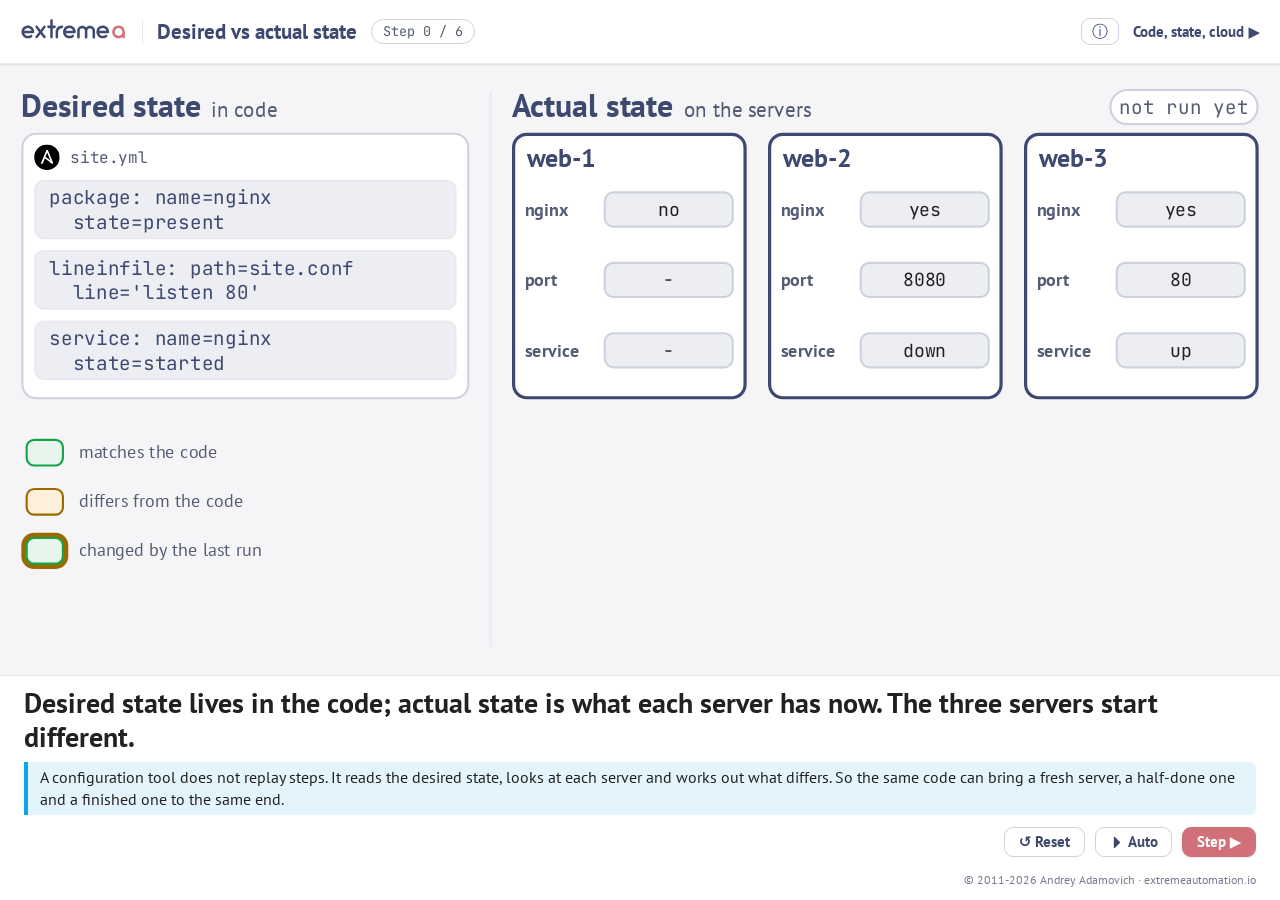
==== sims/desired-state.html @ 0cd71adb "Add the desired vs actual state sim Three servers start different; a check lists the differences, a " ====
<!doctype html>
<html lang="en">
<head>
<meta charset="utf-8">
<meta name="viewport" content="width=device-width, initial-scale=1">
<title>Desired vs actual state · IaC concepts</title>
<link rel="stylesheet" href="../assets/frame.css">
<script src="../assets/sims.js"></script>
<script src="../assets/frame.js"></script>
<style>
.ltitle { font-size: 30px; font-weight: 700; color: var(--edge); white-space: nowrap; line-height: 40px; }
.ltitle span { font-size: 20px; font-weight: 400; color: var(--muted); margin-left: 10px; }
.runs { font-family: var(--font-mono); font-size: 18px; line-height: 30px; text-align: center; color: var(--muted);
  background: var(--surface); border: 2px solid var(--line-strong); border-radius: 999px; white-space: nowrap; }
.runs.on { border-color: var(--accent); color: var(--accent-text); box-shadow: var(--ring); }
.codecard { border: 2px solid var(--line-strong); border-radius: 14px; background: var(--surface); }
.ticon img { display: block; width: 100%; height: 100%; }
.fname { font-family: var(--font-mono); font-size: 15px; line-height: 20px; color: var(--muted); white-space: nowrap; }
.ci { border: 2px solid var(--line); border-radius: 9px; background: var(--surface-2); color: var(--edge);
  font-family: var(--font-mono); font-size: 18px; line-height: 23px; white-space: pre; padding: 0 12px;
  display: flex; align-items: center; overflow: hidden; }
.ci.hot { border-color: var(--accent); background: var(--surface); box-shadow: var(--ring); }
.ci.edit { border-color: var(--accent); background: var(--surface); }
.server { border: 3px solid var(--edge); border-radius: 14px; background: var(--surface); }
.server.drift { border-color: var(--warn); }
.sname { font-size: 24px; font-weight: 700; color: var(--edge); white-space: nowrap; line-height: 32px; }
.rl { font-size: 17px; font-weight: 700; color: var(--muted); white-space: nowrap; line-height: 34px; }
.rl.v { font-size: 15px; line-height: 22px; }
.chip { font-family: var(--font-mono); font-size: 17px; display: flex; align-items: center; justify-content: center;
  border: 2px solid var(--line-strong); border-radius: 9px; background: var(--surface-2); color: var(--text);
  white-space: nowrap; }
.chip.ok { border-color: var(--read); background: var(--read-bg); color: var(--read); }
.chip.diff, .chip.drift { border-color: var(--warn); background: var(--warn-bg); color: var(--warn); }
.chip.drift { border-style: dashed; }
.chip.fixed { border-color: var(--read); background: var(--read-bg); color: var(--read); box-shadow: 0 0 0 4px var(--warn); }
.scan { border: 2px solid var(--accent); border-radius: 12px; box-shadow: var(--ring); }
.out { font-family: var(--font-mono); font-size: 17px; display: flex; align-items: center; justify-content: center;
  border: 2px solid var(--line); border-radius: 9px; background: var(--surface); color: var(--muted); white-space: nowrap; }
.out.warn { border-color: var(--warn); background: var(--warn-bg); color: var(--warn); }
.out.read { border-color: var(--read); background: var(--read-bg); color: var(--read); }
.tag { font-size: 16px; font-weight: 700; line-height: 30px; text-align: center; border-radius: 999px; white-space: nowrap;
  background: var(--warn-bg); color: var(--warn); }
.lg { font-size: 17px; color: var(--muted); white-space: nowrap; line-height: 34px; }
.sw { border-radius: 8px; border: 2px solid var(--line-strong); }
.sw.ok { border-color: var(--read); background: var(--read-bg); }
.sw.diff { border-color: var(--warn); background: var(--warn-bg); }
.sw.fixed { border-color: var(--read); background: var(--read-bg); box-shadow: 0 0 0 4px var(--warn); }
.divider { background: var(--line); }
</style>
</head>
<body>
<script>
(function () {
  var ROWS = [
    { key: 'pkg', label: 'nginx', want: function () { return 'yes'; } },
    { key: 'port', label: 'port', want: function (s) { return s.port; } },
    { key: 'svc', label: 'service', want: function () { return 'up'; } }
  ];
  function codeItems(s) {
    return [['package: name=nginx', '  state=present'],
      ['lineinfile: path=site.conf', '  line=\'listen ' + s.port + '\''],
      ['service: name=nginx', '  state=started']];
  }
  // Hand edits in a fixed order, so step back replays them the same way.
  var EDITS = [
    { srv: 1, row: 1, val: function (s) { return s.port === '80' ? '8080' : '81'; }, what: 'changes the port' },
    { srv: 2, row: 2, val: function () { return 'down'; }, what: 'stops nginx' },
    { srv: 0, row: 1, val: function (s) { return s.port === '80' ? '81' : '80'; }, what: 'changes the port' }
  ];

  function srv(name, pkg, port, svc) { return { name: name, v: { pkg: pkg, port: port, svc: svc }, mark: {}, out: null, edited: -1 }; }
  function fresh() {
    return { port: '80', runs: 0, checks: 0, hot: -1, last: '', nextEdit: 0, portEdited: false,
      servers: [srv('web-1', 'no', '-', '-'), srv('web-2', 'yes', '8080', 'down'), srv('web-3', 'yes', '80', 'up')] };
  }
  function wantOf(s, i) { return ROWS[i].want(s); }
  function differs(s, S, i) { return S.v[ROWS[i].key] !== wantOf(s, i); }
  function clearMarks(s) { s.servers.forEach(function (S) { S.mark = {}; S.out = null; }); }

  /* Check mode: compare row by row, mark what differs, change nothing. */
  async function check(s, sim, fast) {
    var w = fast ? 300 : 550;
    s.checks++; s.last = 'check ' + s.checks; clearMarks(s);
    for (var i = 0; i < ROWS.length; i++) {
      s.hot = i; sim.render(); await sim.wait(w);
      s.servers.forEach(function (S) { S.mark[i] = differs(s, S, i) ? 'diff' : 'ok'; });
      sim.render(); await sim.wait(w);
    }
    s.hot = -1;
    s.servers.forEach(function (S) {
      var n = ROWS.filter(function (r, i) { return S.mark[i] === 'diff'; }).length;
      S.out = n ? ['warn', 'would change ' + n] : ['read', 'ok'];
    });
  }

  /* Run: compare row by row and change only what differs. */
  async function run(s, sim, fast) {
    var w = fast ? 300 : 550, changed = [0, 0, 0];
    s.runs++; s.last = 'run ' + s.runs; clearMarks(s);
    for (var i = 0; i < ROWS.length; i++) {
      s.hot = i; sim.render(); await sim.wait(w);
      s.servers.forEach(function (S, j) {
        if (differs(s, S, i)) { S.v[ROWS[i].key] = wantOf(s, i); S.mark[i] = 'fixed'; changed[j]++; if (S.edited === i) S.edited = -1; }
        else S.mark[i] = 'ok';
      });
      sim.render(); await sim.wait(w);
    }
    s.hot = -1;
    s.servers.forEach(function (S, j) { S.out = [changed[j] ? 'warn' : 'read', 'changed=' + changed[j]]; });
    return changed;
  }

  function handEdit(s) {
    var e = EDITS[s.nextEdit % EDITS.length], S = s.servers[e.srv];
    s.nextEdit++;
    if (S.v.pkg !== 'yes') S.v.pkg = 'yes';
    S.v[ROWS[e.row].key] = e.val(s);
    S.mark = {}; S.mark[e.row] = 'drift'; S.out = null; S.edited = e.row;
    return { name: S.name, what: e.what, val: S.v[ROWS[e.row].key], row: e.row };
  }

  function geometry(sim) {
    if (!sim.portrait) return { code: [20, 0, 420], act: [480, 0, 700], card: 250, srvW: 220, srvGap: 20, srvY: 48,
      vertical: false, outY: 318, tagY: 364, legend: [20, 330], pill: [1040, 7] };
    return { code: [20, 0, 600], act: [20, 318, 600], card: 250, srvW: 190, srvGap: 15, srvY: 366,
      vertical: true, outY: 630, tagY: 676, legend: [20, 736], pill: [480, 325] };
  }

  function chipText(s, S, i) {
    var have = S.v[ROWS[i].key];
    return S.mark[i] === 'diff' ? have + ' → ' + wantOf(s, i) : have;
  }

  Sim.create({
    id: 'desired-state',
    size: [1200, 540],
    portrait: [640, 920],
    autoDelay: 2800,
    recap: {
      remember: 'The code describes the desired state; the tool compares it with the actual state of every server and changes only the difference, so each run converges and reverts drift.',
      mistake: 'Fixing a server by hand and leaving the code as it was. The next run quietly reverts the fix, or the hand edit survives on one server and nobody knows why it behaves differently.',
      simplified: 'Three properties stand in for a whole server, and check mode is shown as exact. Real check runs can miss changes that depend on earlier tasks, and tools differ in what they count as changed.',
      lecture: 'Lecture 1'
    },
    state: fresh,

    render: function (s, sim) {
      var G = geometry(sim), items = codeItems(s);

      // desired state: the code
      var cx = G.code[0], cy0 = G.code[1], cw = G.code[2];
      var t = sim.box('dt', 'ltitle');
      sim.place(t, cx, cy0 + 2, cw, 40);
      t.innerHTML = '<b>Desired state</b><span>in code</span>';
      var cy = cy0 + 48;
      sim.place(sim.box('card', 'codecard'), cx, cy, cw, G.card);
      var ic = sim.place(sim.box('icon', 'ticon'), cx + 12, cy + 11, 24, 24);
      if (!ic.firstChild) ic.innerHTML = '<img src="../assets/icons/ansible.svg" alt="Ansible">';
      sim.place(sim.box('file', 'fname'), cx + 46, cy + 13, 300, 20).textContent = 'site.yml';
      items.forEach(function (it, i) {
        var cls = 'ci' + (s.hot === i ? ' hot' : (i === 1 && s.portEdited ? ' edit' : ''));
        sim.place(sim.box('ci' + i, cls), cx + 12, cy + 44 + i * 66, cw - 24, 56).textContent = it.join('\n');
      });

      // actual state: the servers
      var ax = G.act[0], ay0 = G.act[1];
      var a = sim.box('at', 'ltitle');
      sim.place(a, ax, ay0 + 2, 360, 40);
      a.innerHTML = '<b>Actual state</b><span>on the servers</span>';
      sim.place(sim.box('runs', 'runs' + (s.hot >= 0 ? ' on' : '')), G.pill[0], G.pill[1], 140, 34)
        .textContent = s.last || 'not run yet';
      var sy = G.srvY;
      if (s.hot >= 0) {
        var hy = G.vertical ? sy + 40 + s.hot * 66 : cy + 40 + s.hot * 66;
        sim.place(sim.box('scan', 'scan'), ax - 6, hy, G.vertical ? cw + 12 : 3 * G.srvW + 2 * G.srvGap + 12, 64);
      }
      s.servers.forEach(function (S, j) {
        var x = ax + j * (G.srvW + G.srvGap), w = G.srvW;
        sim.place(sim.box('s' + j, 'server' + (S.edited >= 0 ? ' drift' : '')), x, sy, w, G.card);
        sim.place(sim.box('sn' + j, 'sname'), x + 14, sy + 8, w - 28, 32).textContent = S.name;
        ROWS.forEach(function (r, i) {
          var ry = sy + 44 + i * 66, m = S.mark[i];
          var lb = sim.box('l' + j + i, 'rl' + (G.vertical ? ' v' : '')), ch = sim.box('c' + j + i, 'chip' + (m ? ' ' + m : ''));
          if (G.vertical) {
            sim.place(lb, x + 12, ry + 2, w - 24, 22).textContent = r.label;
            sim.place(ch, x + 12, ry + 26, w - 24, 32).textContent = chipText(s, S, i);
          } else {
            sim.place(lb, x + 12, ry + 11, 76, 34).textContent = r.label;
            sim.place(ch, x + 86, ry + 11, w - 98, 34).textContent = chipText(s, S, i);
          }
        });
        if (S.out) sim.place(sim.box('o' + j, 'out ' + S.out[0]), x, G.outY, w, 38).textContent = S.out[1];
        if (S.edited >= 0) sim.place(sim.box('e' + j, 'tag'), x + 10, G.tagY, w - 20, 30).textContent = 'edited by hand';
      });

      // legend
      var lx = G.legend[0], ly = G.legend[1];
      [['ok', 'matches the code'], ['diff', 'differs from the code'], ['fixed', 'changed by the last run']].forEach(function (L, i) {
        sim.place(sim.box('sw' + i, 'sw ' + L[0]), lx + 4, ly + i * 46 + 5, 36, 26);
        sim.place(sim.box('lg' + i, 'lg'), lx + 54, ly + i * 46, 340, 34).textContent = L[1];
      });
      if (!sim.portrait) sim.place(sim.box('div', 'divider'), 459, 10, 2, 520);
    },

    intro: { caption: 'Desired state lives in the code; actual state is what each server has now. The three servers start different.',
      why: 'A configuration tool does not replay steps. It reads the desired state, looks at each server and works out what differs. So the same code can bring a fresh server, a half-done one and a finished one to the same end.',
      code: '' },
    steps: [
      { caption: 'A check compares every server with the code and lists what differs: 3 on web-1, 2 on web-2, none on web-3.',
        why: 'Comparing is the core of the tool: desired minus actual is the work to do. Check mode stops there and changes nothing, so you see the changes before you make them, and you can look for drift without touching anything.',
        code: 'ansible-playbook site.yml --check --diff',
        run: function (s, sim) { return check(s, sim); } },
      { caption: 'Run: the tool changes only what differs. web-1 changed=3, web-2 changed=2, web-3 changed=0. All three converge.',
        why: 'This is convergence: different starting points end in the same state, and each server gets only the changes it needs. web-3 was already right, so nothing on it was touched, rewritten or restarted.',
        code: 'ansible-playbook site.yml',
        run: function (s, sim) { return run(s, sim); } },
      { caption: 'Someone logs in to web-2 and changes the port to 8080 by hand. The code still says 80: this is drift.',
        why: 'Drift is any difference between servers and code that the code did not cause: a quick fix over SSH, a click in a console, an update. Nothing reports it, and from now on the code no longer tells the truth about web-2.',
        code: 'ssh web-2 vi /etc/nginx/conf.d/site.conf',
        run: function (s) { clearMarks(s); handEdit(s); } },
      { caption: 'The next check finds the drift: only web-2 differs, 8080 instead of 80. web-1 and web-3 report ok.',
        why: 'Because the tool compares instead of replaying, it finds drift wherever it came from. A check on a schedule is a cheap drift report: any difference means someone changed a server outside the code.',
        code: 'ansible-playbook site.yml --check --diff',
        run: function (s, sim) { return check(s, sim); } },
      { caption: 'The next run sets only web-2 back to 80: changed=1 there, changed=0 on the others. The hand edit is gone.',
        why: 'The code wins: the next run reverts a hand edit, usually without telling whoever made it. If 8080 was really needed, the change belongs in the code, where it is reviewed, versioned and applied to every server alike.',
        code: 'ansible-playbook site.yml',
        run: function (s, sim) { return run(s, sim); } },
      { caption: 'To really move to 8080, change the code. The next run changes the port on all three servers the same way.',
        why: 'Changing the desired state is how you change the system: edit the code, review it, run it. Every server converges to the new value, and Git records who changed it and why. Try the buttons: drift, check, run.',
        code: 'lineinfile: path=site.conf line=\'listen 8080\'',
        buttons: ['hand', 'check', 'run', 'port'],
        run: async function (s, sim) {
          s.port = '8080'; s.portEdited = true; clearMarks(s); sim.render(); await sim.wait(900);
          s.portEdited = false; await run(s, sim);
        } }
    ],
    buttons: {
      hand: { label: 'Hand edit', caption: 'Someone changes a server by hand.',
        why: 'A hand edit makes one server differ from the code. Nothing reports it until the next check or run, and the next run reverts it.',
        code: 'ssh web-2',
        run: function (s, sim) {
          clearMarks(s); s.portEdited = false;
          var e = handEdit(s);
          sim.say('Someone ' + e.what + ' on ' + e.name + ' by hand (' + ROWS[e.row].label + ' ' + e.val + '). The code does not know.', 'ssh ' + e.name);
        } },
      check: { label: 'Check', caption: 'A check compares every server with the code and changes nothing.',
        why: 'Check mode only compares and reports the differences; nothing on the servers changes. Use it after a hand edit to see the drift, or before a run to see what the run would do.',
        code: 'ansible-playbook site.yml --check --diff',
        run: async function (s, sim) {
          await check(s, sim, true);
          var d = s.servers.filter(function (S) { return S.out[0] === 'warn'; }).map(function (S) { return S.name; });
          sim.say(d.length ? 'The check finds differences on ' + d.join(', ') + '. Nothing was changed yet.' : 'The check finds no differences: every server matches the code.');
        } },
      run: { label: 'Run', caption: 'The tool runs: it compares and changes only what differs.',
        why: 'A run fixes every difference it finds and leaves matching servers alone, so they report changed=0. Run it as often as you like: once everything matches, a run changes nothing.',
        code: 'ansible-playbook site.yml',
        run: async function (s, sim) {
          var c = await run(s, sim, true), total = c[0] + c[1] + c[2];
          sim.say(total ? 'The run changes ' + total + ' item' + (total > 1 ? 's' : '') + ': changed=' + c.join(', ') + ' on web-1, web-2, web-3.' : 'The run changes nothing: changed=0 everywhere, the servers already match the code.');
        } },
      port: { label: function (s) { return s.port === '80' ? 'Change code to 8080' : 'Change code to 80'; },
        caption: 'You edit the code. The servers stay as they are until the next run.',
        why: 'Editing the desired state changes nothing on the servers by itself. The next check shows every server that now differs, and the next run moves all of them to the new value.',
        code: '',
        run: function (s, sim) {
          s.port = s.port === '80' ? '8080' : '80'; s.portEdited = true; clearMarks(s);
          sim.say('The code now says port ' + s.port + '. The servers still have their old port until the next run.',
            'lineinfile: path=site.conf line=\'listen ' + s.port + '\'');
        } }
    }
  });
})();
</script>
</body>
</html>
---- assets/frame.css ----
/*
 * IaC concept simulator: shared look in the XA design system (light only). Fonts, colour tokens, the sim frame
 * (top bar, stage, bottom bar with the caption, the "why" line and the controls), the recap popover, and a few
 * classes sims may use on their own drawings.
 */
@font-face { font-family: "PT Sans"; src: url(fonts/PTSans-Regular.woff2) format("woff2");
  font-weight: 400; font-style: normal; font-display: swap; }
@font-face { font-family: "PT Sans"; src: url(fonts/PTSans-Bold.woff2) format("woff2");
  font-weight: 700; font-style: normal; font-display: swap; }
@font-face { font-family: "JetBrains Mono"; src: url(fonts/JetBrainsMono-Regular.woff2) format("woff2");
  font-weight: 100 800; font-style: normal; font-display: swap; }   /* variable font, default instance 400 */

:root {
  /* XA palette */
  --xa-rose: #d27079; --xa-navy: #3d496e; --xa-slate: #535c73; --xa-maroon: #800000; --xa-amber: #d97706;
  --xa-green: #16a34a; --xa-sky: #0ea5e9; --xa-canvas: #f5f5f7; --xa-line: #e9e9ef; --xa-muted: #8991a8;
  --xa-ink: #212121; --xa-rose-soft: #f7e6e8; --xa-slate-soft: #eceef3; --xa-green-soft: #e7f5ec;
  --xa-amber-soft: #fdf0db; --xa-maroon-soft: #f6e6e6; --xa-sky-soft: #e3f4fc;
  --font-sans: "PT Sans", system-ui, -apple-system, "Segoe UI", Roboto, Arial, sans-serif;
  --font-mono: "JetBrains Mono", ui-monospace, SFMono-Regular, Menlo, Consolas, monospace;
  --r-sm: 6px; --r-md: 9px; --r-lg: 14px;
  --shadow-sm: 0 1px 2px rgba(33, 33, 33, .06), 0 1px 1px rgba(33, 33, 33, .04);
  --shadow: 0 6px 18px rgba(61, 73, 110, .12), 0 2px 5px rgba(33, 33, 33, .05);
  --ring: 0 0 0 3px rgba(210, 112, 121, .28);

  /* semantic tokens sims use (same names as in the other simulators) */
  --bg: var(--xa-canvas);
  --surface: #ffffff;
  --surface-2: var(--xa-slate-soft);
  --text: var(--xa-ink);
  --muted: var(--xa-slate);
  --line: var(--xa-line);
  --line-strong: #cdd2dd;     /* XA secondary-button border: a line that still shows on a projector */
  --accent: var(--xa-rose);   /* highlights, the primary (Step) button */
  --accent-ink: #ffffff;      /* text on accent */
  --accent-text: #a94552;     /* accent as text on the page */
  --edge: var(--xa-navy);     /* outline of drawn blocks, headings */
  --read: var(--xa-green);  --read-bg: var(--xa-green-soft);    /* in sync, success */
  --bad: var(--xa-maroon);  --bad-bg: var(--xa-maroon-soft);    /* error, destroy */
  --warn: #9a6a00;          --warn-bg: var(--xa-amber-soft);    /* changed, drift, pending */
  --skip: var(--xa-muted);  --skip-bg: var(--xa-slate-soft);    /* not involved */
  --info: #0879ad;          --info-bg: var(--xa-sky-soft);      /* read, info */
  --m1: var(--xa-rose); --m2: var(--xa-navy); --m3: var(--xa-sky); --m4: var(--xa-amber);   /* categories */
  --m2-text: var(--xa-navy);  /* --m2 as text on the page */
  --t: 450ms;                 /* base animation time; sims' transitions use it */
  color-scheme: light;
}
@media (prefers-reduced-motion: reduce) { :root { --t: 120ms; } }

* { box-sizing: border-box; }
html, body { height: 100%; }
body {
  margin: 0; background: var(--bg); color: var(--text); font-family: var(--font-sans);
  line-height: 1.3; -webkit-font-smoothing: antialiased; -webkit-text-size-adjust: 100%;
}
code, .mono { font-family: var(--font-mono); }
button { font: inherit; color: inherit; cursor: pointer; }
:focus-visible { outline: none; box-shadow: var(--ring); border-radius: var(--r-sm); }

/* ---------- top bar: white XA header ---------- */
.topbar {
  flex: none; display: flex; align-items: center; gap: 14px; padding: 0 20px; min-height: clamp(56px, 2.5vw + 32px, 80px);
  background: #ffffff; color: var(--text); border-bottom: 1px solid var(--line); box-shadow: var(--shadow-sm);
}
.tb-home { display: flex; align-items: center; flex: none; }
.tb-home img { height: 26px; width: auto; display: block; }
.tb-title { margin: 0; padding-left: 14px; border-left: 1px solid var(--line); color: var(--edge);
  font-size: clamp(19px, 1.1vw + 7px, 30px); font-weight: 700; line-height: 1.2;
  white-space: nowrap; overflow: hidden; text-overflow: ellipsis; min-width: 0; }
.tb-title a { color: inherit; text-decoration: none; }
.tb-title a:hover { text-decoration: underline; }
.tb-step { font-family: var(--font-mono); font-size: clamp(13px, .35vw + 9px, 19px); color: var(--muted);
  border: 1px solid var(--line-strong); border-radius: 999px; padding: 3px 11px; white-space: nowrap;
  font-variant-numeric: tabular-nums; }
.tb-spacer { flex: 1; }
.topbar a.tb-next { color: var(--edge); text-decoration: none; white-space: nowrap; font-weight: 700;
  font-size: clamp(15px, .4vw + 10px, 22px); }
.topbar a.tb-next:hover { color: var(--accent); }
.tb-icon { background: #ffffff; border: 1px solid var(--line-strong); color: var(--edge); border-radius: var(--r-md);
  padding: 3px 10px; font-size: clamp(16px, .45vw + 10px, 24px); line-height: 1.2; white-space: nowrap; }
.tb-icon:hover, .tb-icon[aria-expanded="true"] { border-color: var(--edge); }

/* ---------- sim page ---------- */
body.sim { display: flex; flex-direction: column; height: 100vh; height: 100dvh; overflow: hidden; }
.stage { flex: 1 1 auto; position: relative; min-height: 0; overflow: hidden; }
.canvas { position: absolute; left: 0; top: 0; transform-origin: 0 0; font-size: 24px; }
.bottombar { flex: none; padding: 10px 24px 12px; background: var(--surface); border-top: 1px solid var(--line); }
.caption {
  margin: 0 0 8px; font-size: clamp(20px, 1.25vw + 12px, 40px); font-weight: 700; line-height: 1.22;
  color: var(--text); min-height: 2.44em; display: flex; align-items: center; transition: opacity 160ms;
}
.whyline {
  margin: 0 0 8px; padding: 5px 12px; background: var(--info-bg); border-left: 4px solid var(--xa-sky);
  border-radius: 0 var(--r-sm) var(--r-sm) 0; color: var(--text); font-size: clamp(15px, .5vw + 10px, 26px);
  line-height: 1.32; transition: opacity 160ms;
  min-height: calc(2.64em + 10px); align-content: center;   /* room for two lines: the drawing keeps its size between steps */
}
.whyline[hidden] { display: none; }
.caption.swap, .whyline.swap { opacity: .15; }
.controls { display: flex; align-items: center; justify-content: space-between; gap: 10px 18px; flex-wrap: wrap;
  min-height: calc(clamp(18px, .6vw + 11px, 26px) * 1.9 + 2px); }   /* as tall as an action .btn, also before any is shown */
.codeline { margin-top: 8px; min-width: 0; font-size: clamp(14px, .45vw + 9px, 20px); color: var(--muted);
  white-space: nowrap; overflow: hidden; text-overflow: ellipsis; }
.codeline b { font-weight: 700; }
.codeline code { color: var(--edge); font-size: .94em; }
.codeline.empty { visibility: hidden; }
.bottomline { display: flex; align-items: baseline; gap: 16px; }
.bottomline .codeline { flex: 1 1 auto; }
.copynote { flex: none; margin-top: 8px; font-size: 12px; color: var(--muted); text-decoration: none; white-space: nowrap; opacity: .8; }
.copynote:hover { color: var(--accent); opacity: 1; }
.actions, .trainer { display: flex; gap: 10px; flex-wrap: wrap; }

/* buttons: XA .btn-dark (free buttons), .btn-primary (Step), .btn-secondary (Reset, Auto) */
.btn {
  font-family: var(--font-sans); font-size: clamp(18px, .6vw + 11px, 26px); font-weight: 700; padding: .4em .9em;
  border-radius: var(--r-md); background: var(--edge); color: #ffffff; border: 1px solid var(--edge); line-height: 1.1;
  white-space: nowrap; box-shadow: var(--shadow-sm); transition: transform 80ms, opacity 150ms, background-color 150ms, border-color 150ms;
}
.btn:hover { background: #323c5e; }
.btn:active { transform: translateY(1px); }
.btn:focus-visible { box-shadow: var(--ring); border-radius: var(--r-md); }
.btn.step { background: var(--accent); border-color: var(--accent); color: var(--accent-ink); font-size: clamp(15px, .4vw + 10px, 21px); }
.btn.step:hover { background: #c15f69; }
.btn.ghost { background: #ffffff; color: var(--edge); border-color: var(--line-strong); box-shadow: none;
  font-size: clamp(15px, .4vw + 10px, 21px); }
.btn.ghost:hover { border-color: var(--edge); }
.btn[aria-pressed="true"] { border-color: var(--accent); color: var(--accent-text); }
.btn:disabled, [data-busy] .actions .btn { opacity: .4; cursor: default; }

/* recap popover (the top-bar (i)) */
.note {
  position: fixed; top: clamp(62px, 2.5vw + 38px, 86px); right: 16px; z-index: 10; max-width: min(580px, calc(100vw - 32px));
  max-height: calc(100vh - 100px); overflow: auto; background: var(--surface); color: var(--text);
  border: 1px solid var(--line); border-top: 4px solid var(--accent); border-radius: var(--r-lg);
  padding: 14px 20px 16px; font-size: 18px; line-height: 1.4; box-shadow: var(--shadow);
}
.note h2 { margin: 0 0 6px; color: var(--edge); font-size: 20px; font-weight: 700; }
.note h3 { margin: 12px 0 2px; color: var(--muted); font-size: 13px; font-weight: 700; text-transform: uppercase; letter-spacing: .05em; }
.note h3.remember { color: var(--accent-text); }
.note p { margin: 0; }
.note code { font-size: .88em; background: var(--surface-2); padding: 1px 5px; border-radius: 5px; color: var(--edge); }
.note .copyright { margin-top: 14px; padding-top: 8px; border-top: 1px solid var(--line); font-size: 13px; color: var(--muted); }
.note .copyright a { color: inherit; text-decoration: underline; }
.note .close { float: right; margin: -6px -10px 0 10px; background: none; border: 0; font-size: 24px; color: var(--muted); }

/* Narrow screens: the page may scroll; the stage gets its height from the drawing (set by frame.js). */
@media (max-width: 699px) {
  body.sim { height: auto; min-height: 100dvh; overflow: visible; }
  .stage { flex: none; }
  .topbar { flex-wrap: wrap; gap: 8px 10px; padding: 8px 12px; }
  .tb-title { order: 1; flex: 1 0 100%; padding-left: 0; border-left: 0; white-space: normal; }
  .tb-next span { display: none; }
  .bottombar { padding: 10px 14px 16px; }
  .caption, .whyline { min-height: 0; }
  .codeline { white-space: normal; }
  .bottomline { flex-wrap: wrap; gap: 0 12px; }
}

@media (max-width: 359px) {
  .topbar { gap: 8px 6px; padding: 8px; }
  .tb-home img { height: 21px; }
}

/* ---------- drawing helpers for sims (keyed elements made by sim.box) ---------- */
.canvas .k {
  position: absolute;
  transition: left var(--t), top var(--t), width var(--t), height var(--t), opacity var(--t),
              transform var(--t), background-color var(--t), border-color var(--t), color var(--t), box-shadow var(--t);
}
.canvas .k.is-new { opacity: 0; transform: translateY(-40px); }
.canvas .k.is-gone { opacity: 0; transform: scale(.85); pointer-events: none; }
.instant .canvas .k, .instant .canvas .k * { transition: none !important; animation: none !important; }
.lbl { color: var(--muted); font-size: 22px; font-weight: 700; white-space: nowrap; }
.big { font-size: 56px; font-weight: 700; line-height: 1; font-variant-numeric: tabular-nums; color: var(--edge); }

/* ---------- start page (index.html) ---------- */
body.home { height: auto; min-height: 100%; }
.home-head { padding: 0 24px; }
.home-wrap { max-width: 1180px; margin: 0 auto; padding: 0 24px 56px; }
.c-hero { padding: 44px 0 20px; }
.c-hero .eyebrow { color: var(--accent-text); font-weight: 700; letter-spacing: .04em; text-transform: uppercase; font-size: .8rem; }
.c-hero h1 { font-size: 2.6rem; margin: 8px 0 10px; letter-spacing: -.02em; color: var(--edge); line-height: 1.15; }
.c-hero h1 .hl { background: linear-gradient(transparent 60%, var(--xa-rose-soft) 60%); padding: 0 3px; font-style: normal; }
.c-hero p { font-size: 1.1rem; color: var(--muted); max-width: 780px; margin: 0; }
.howto { margin: 18px 0 8px; padding: 10px 14px; background: var(--surface); border: 1px solid var(--line);
  border-radius: var(--r-md); box-shadow: var(--shadow-sm); color: var(--muted); font-size: .95rem; }
.howto b { color: var(--edge); }
.howto kbd { font-family: var(--font-mono); font-size: .85em; background: var(--surface-2); color: var(--edge);
  border: 1px solid var(--line-strong); border-radius: var(--r-sm); padding: 1px 6px; }
.group { padding-top: 30px; scroll-margin-top: 12px; }
.group-title { margin: 0; font-size: 1.5rem; color: var(--edge); }
.group-idea { margin: 2px 0 14px; color: var(--muted); }
.grid { display: grid; grid-template-columns: repeat(auto-fill, minmax(260px, 1fr)); gap: 16px; }
.card { position: relative; display: flex; flex-direction: column; gap: 6px; padding: 16px 18px 16px;
  background: var(--surface); border: 1px solid var(--line); border-radius: var(--r-lg); box-shadow: var(--shadow-sm);
  color: var(--text); text-decoration: none; }
a.card:hover { box-shadow: var(--shadow); border-color: var(--line-strong); }
/* Not ready yet: a flat, dashed, grey tile, so ready sims stand out. */
.card.coming { background: var(--surface-2); border-style: dashed; border-color: var(--line-strong); box-shadow: none;
  cursor: default; }
.card.coming .ic, .card.coming h3, .card.coming p, .card.coming .num { opacity: .45; filter: grayscale(1); }
.card.coming .b-info { filter: grayscale(1); opacity: .6; }
.card.coming h3 { color: var(--muted); }
.card .num { position: absolute; top: 12px; right: 14px; font-family: var(--font-mono); font-size: .8rem; color: var(--skip); }
.card .ic { width: 64px; height: 40px; margin-bottom: 4px; }
.card h3 { margin: 0; font-size: 1.12rem; color: var(--edge); line-height: 1.25; }
.card p { margin: 0; color: var(--muted); font-size: .95rem; }
.card .badges { display: flex; gap: 6px; flex-wrap: wrap; margin-top: auto; padding-top: 8px; }
.badge { display: inline-flex; align-items: center; font-size: .76rem; font-weight: 700; padding: 3px 9px;
  border-radius: 999px; line-height: 1.3; white-space: nowrap; }
.b-neutral { background: var(--surface-2); color: var(--muted); }
.b-warn { background: var(--warn-bg); color: var(--warn); }
.b-info { background: var(--info-bg); color: var(--info); }
/* card icon classes mapped to XA colours */
.ic .a { fill: var(--xa-rose); }
.ic .m { fill: var(--xa-muted); }
.ic .t { fill: var(--xa-navy); }
.ic .s { stroke: var(--xa-navy); }
.ic .r { fill: var(--xa-green); }
.ic .x { fill: var(--xa-maroon); }
.ic .xs { stroke: var(--xa-maroon); }
@media (max-width: 640px) {
  .home-head { padding: 0 16px; }
  .home-wrap { padding: 0 16px 40px; }
  .c-hero h1 { font-size: 2rem; }
  .grid { grid-template-columns: 1fr; }
}

/* start page footer */
.site-footer { padding: 16px 24px 32px; text-align: center; font-size: 14px; color: var(--muted); }
.site-footer a { color: inherit; text-decoration: underline; }
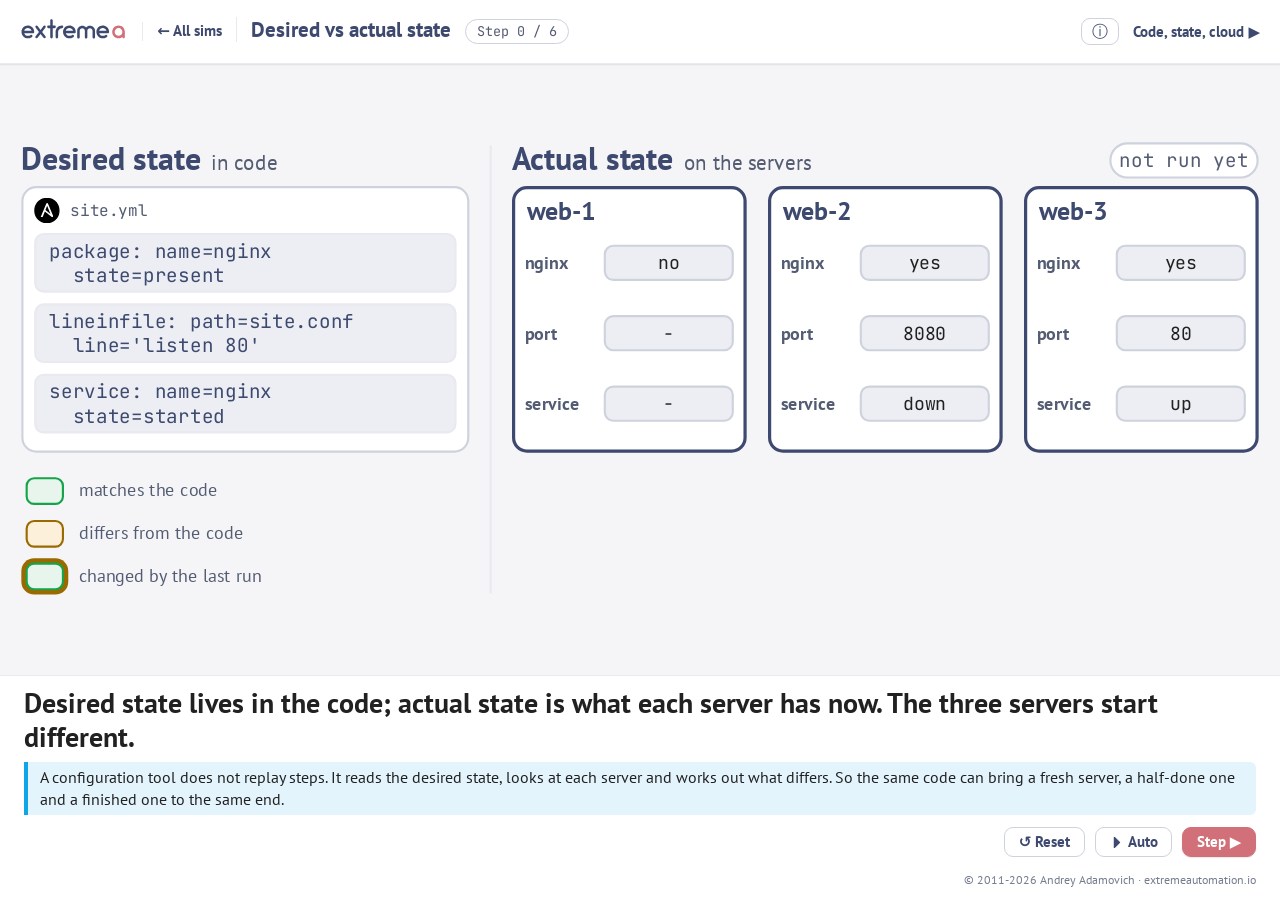
==== commit 6440d29b: "Add All sims link, align the top bar, use the extremeautomation.io favicon The title is lifted to th" ====
--- a/sims/desired-state.html
+++ b/sims/desired-state.html
@@ -4,6 +4,7 @@
 <meta charset="utf-8">
 <meta name="viewport" content="width=device-width, initial-scale=1">
 <title>Desired vs actual state · IaC concepts</title>
+<link rel="icon" href="../assets/favicon.png" type="image/png">
 <link rel="stylesheet" href="../assets/frame.css">
 <script src="../assets/sims.js"></script>
 <script src="../assets/frame.js"></script>
@@ -121,9 +122,9 @@
 
   function geometry(sim) {
     if (!sim.portrait) return { code: [20, 0, 420], act: [480, 0, 700], card: 250, srvW: 220, srvGap: 20, srvY: 48,
-      vertical: false, outY: 318, tagY: 364, legend: [20, 330], pill: [1040, 7] };
+      vertical: false, outY: 318, tagY: 364, legend: [20, 316], lgPitch: 40, pill: [1040, 7] };
     return { code: [20, 0, 600], act: [20, 318, 600], card: 250, srvW: 190, srvGap: 15, srvY: 366,
-      vertical: true, outY: 630, tagY: 676, legend: [20, 736], pill: [480, 325] };
+      vertical: true, outY: 630, tagY: 676, legend: [20, 736], lgPitch: 46, pill: [480, 325] };
   }
 
   function chipText(s, S, i) {
@@ -133,7 +134,7 @@
 
   Sim.create({
     id: 'desired-state',
-    size: [1200, 540],
+    size: [1200, 440],
     portrait: [640, 920],
     autoDelay: 2800,
     recap: {
@@ -196,10 +197,10 @@
       // legend
       var lx = G.legend[0], ly = G.legend[1];
       [['ok', 'matches the code'], ['diff', 'differs from the code'], ['fixed', 'changed by the last run']].forEach(function (L, i) {
-        sim.place(sim.box('sw' + i, 'sw ' + L[0]), lx + 4, ly + i * 46 + 5, 36, 26);
-        sim.place(sim.box('lg' + i, 'lg'), lx + 54, ly + i * 46, 340, 34).textContent = L[1];
-      });
-      if (!sim.portrait) sim.place(sim.box('div', 'divider'), 459, 10, 2, 520);
+        sim.place(sim.box('sw' + i, 'sw ' + L[0]), lx + 4, ly + i * G.lgPitch + 5, 36, 26);
+        sim.place(sim.box('lg' + i, 'lg'), lx + 54, ly + i * G.lgPitch, 340, 34).textContent = L[1];
+      });
+      if (!sim.portrait) sim.place(sim.box('div', 'divider'), 459, 10, 2, 420);
     },
 
     intro: { caption: 'Desired state lives in the code; actual state is what each server has now. The three servers start different.',
--- a/assets/frame.css
+++ b/assets/frame.css
@@ -68,6 +68,11 @@
   font-size: clamp(19px, 1.1vw + 7px, 30px); font-weight: 700; line-height: 1.2;
   white-space: nowrap; overflow: hidden; text-overflow: ellipsis; min-width: 0; }
 .tb-title a { color: inherit; text-decoration: none; }
+/* The logo's letters sit high in its image; lift the title so both baselines line up. */
+.tb-title { position: relative; top: -.1em; }
+.tb-back { flex: none; padding-left: 14px; border-left: 1px solid var(--line); color: var(--edge); text-decoration: none;
+  font-weight: 700; font-size: clamp(15px, .4vw + 10px, 22px); line-height: 1.2; white-space: nowrap; }
+.tb-back:hover { color: var(--accent); }
 .tb-title a:hover { text-decoration: underline; }
 .tb-step { font-family: var(--font-mono); font-size: clamp(13px, .35vw + 9px, 19px); color: var(--muted);
   border: 1px solid var(--line-strong); border-radius: 999px; padding: 3px 11px; white-space: nowrap;
@@ -150,6 +155,7 @@
   .topbar { flex-wrap: wrap; gap: 8px 10px; padding: 8px 12px; }
   .tb-title { order: 1; flex: 1 0 100%; padding-left: 0; border-left: 0; white-space: normal; }
   .tb-next span { display: none; }
+  .tb-back-l { display: none; }
   .bottombar { padding: 10px 14px 16px; }
   .caption, .whyline { min-height: 0; }
   .codeline { white-space: normal; }
